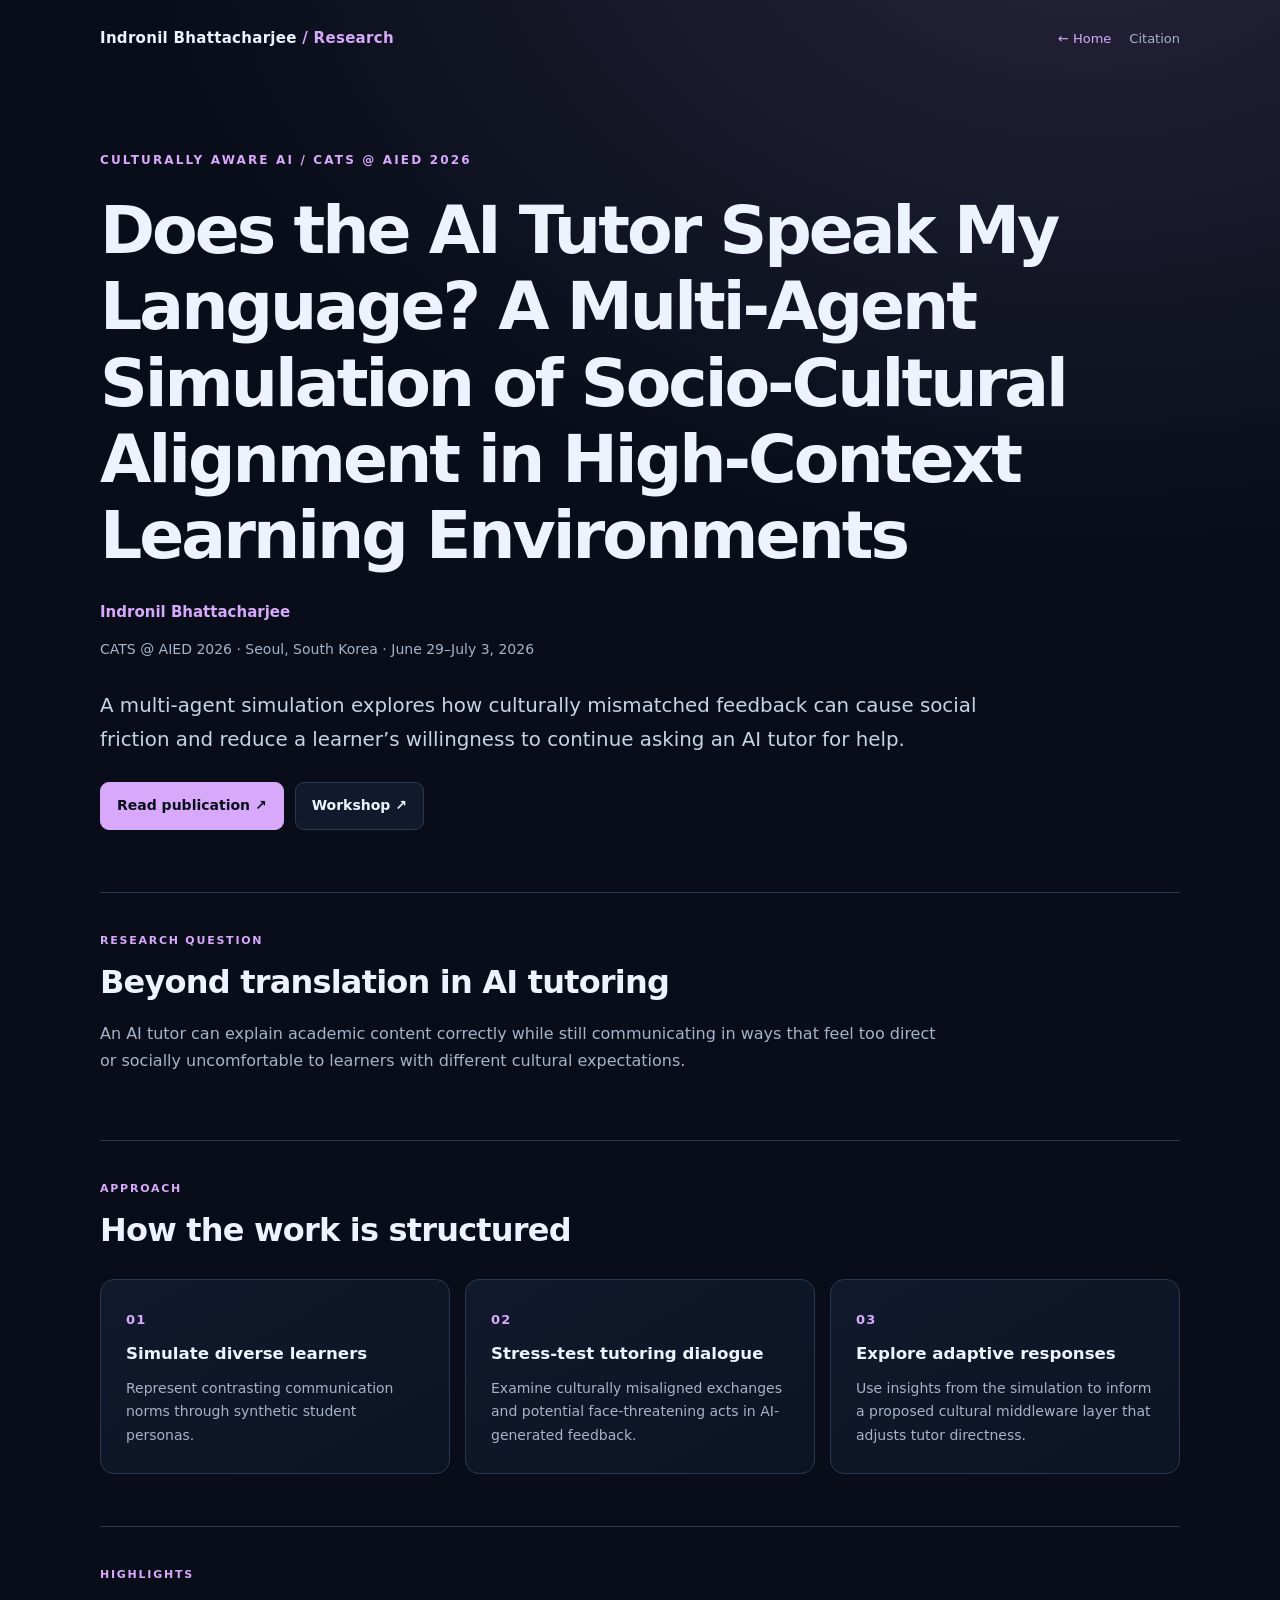
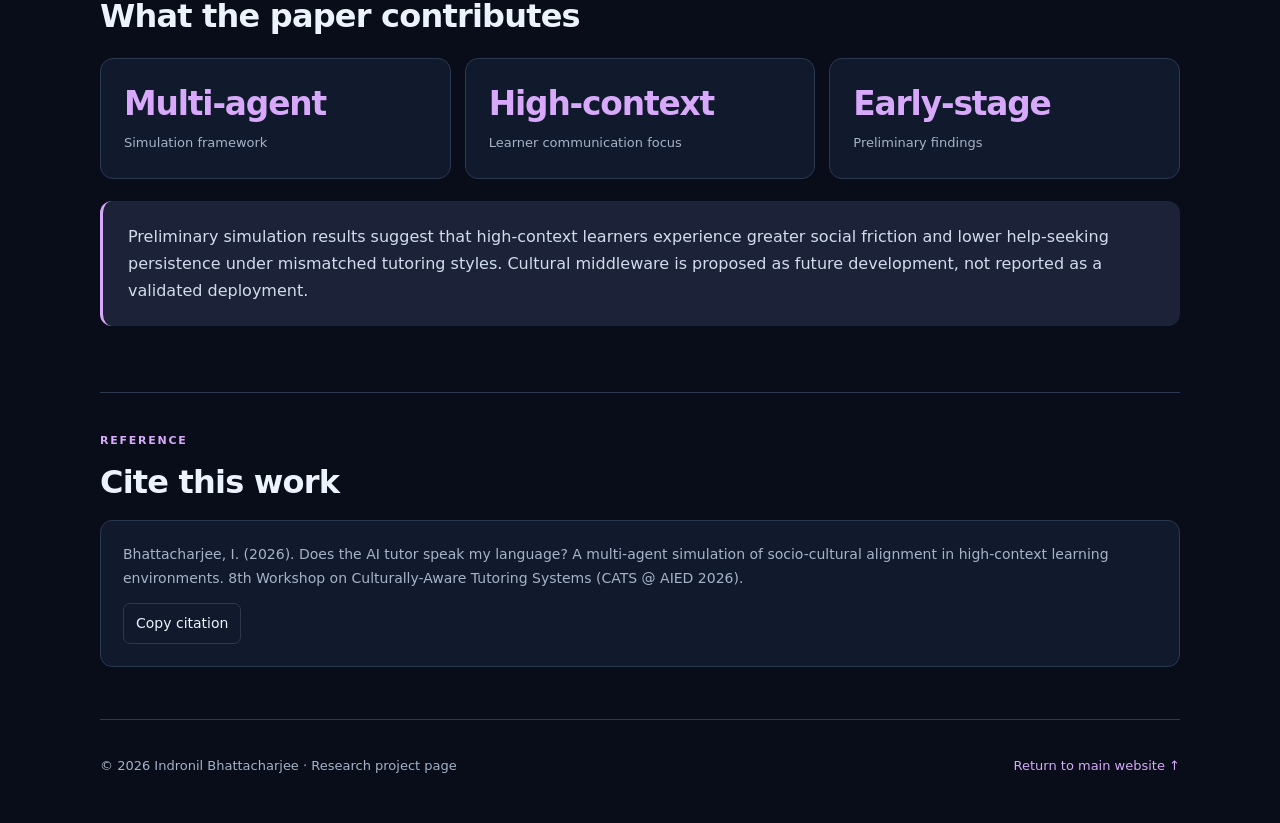
==== cultural-ai-tutor/index.html @ 35334f82 "pubs-added" ====
<!doctype html><html lang="en"><head><meta charset="utf-8"><meta name="viewport" content="width=device-width,initial-scale=1"><meta name="theme-color" content="#080d19"><meta name="description" content="A multi-agent simulation explores how culturally mismatched feedback can cause social friction and reduce a learner’s willingness to continue asking an AI tutor for help."><meta property="og:type" content="article"><meta property="og:title" content="Does the AI Tutor Speak My Language? A Multi-Agent Simulation of Socio-Cultural Alignment in High-Context Learning Environments"><meta property="og:description" content="A multi-agent simulation explores how culturally mismatched feedback can cause social friction and reduce a learner’s willingness to continue asking an AI tutor for help."><meta property="og:url" content="https://indronil-prince.github.io/cultural-ai-tutor/"><title>Does the AI Tutor Speak My Language? A Multi-Agent Simulation of Socio-Cultural Alignment in High-Context Learning Environments | Indronil Bhattacharjee</title><style>
:root{color-scheme:dark;--bg:#080d19;--panel:#101a2c;--panel2:#151f32;--text:#edf3fc;--muted:#a6b3c8;--line:#2a3950;--accent:#d8a9fb}*{box-sizing:border-box}html{scroll-behavior:smooth}body{margin:0;background:radial-gradient(ellipse 75% 28% at 85% -5%,color-mix(in srgb,var(--accent) 15%,transparent),transparent),var(--bg);color:var(--text);font:16px/1.7 system-ui,-apple-system,Segoe UI,Roboto,sans-serif}a{color:inherit;text-decoration:none}a:hover{color:var(--accent)}.wrap{width:min(1080px,calc(100% - 44px));margin:auto}.nav{display:flex;align-items:center;justify-content:space-between;gap:15px;padding:26px 0}.brand{font-size:15px;font-weight:750;letter-spacing:.02em}.navright{font-size:13px;color:var(--muted)}.navright a{margin-left:18px}.back{color:var(--accent)}.hero{padding:72px 0 62px}.eyebrow{font-size:12px;letter-spacing:.18em;font-weight:850;text-transform:uppercase;color:var(--accent)}h1{font-size:clamp(2.25rem,5.3vw,4.15rem);line-height:1.15;letter-spacing:-.045em;margin:22px 0 26px;max-width:1000px}h2{font-size:clamp(1.45rem,3vw,2rem);line-height:1.22;letter-spacing:-.025em;margin:0 0 18px}h3{font-size:1.04rem;margin:8px 0;color:var(--text)}p{margin:0 0 14px}.authors{max-width:940px;color:#d6e1ed;font-size:15px}.authors strong{color:var(--accent)}.meta{color:var(--muted);font-size:14px;margin:13px 0 27px}.summary{font-size:clamp(1.02rem,2vw,1.24rem);color:#c6d4e5;line-height:1.7;max-width:880px;margin-bottom:26px}.actions{display:flex;gap:11px;flex-wrap:wrap}.btn{border:1px solid var(--line);border-radius:9px;padding:11px 16px;font-size:14px;font-weight:700;display:inline-block;background:var(--panel)}.btn.primary{background:var(--accent);color:#08101b;border-color:var(--accent)}.btn:hover{filter:brightness(1.13);color:inherit}.btn.primary:hover{color:#08101b}.section{padding:39px 0 52px;border-top:1px solid var(--line)}.kicker{color:var(--accent);font-size:11px;font-weight:850;letter-spacing:.16em;text-transform:uppercase;margin-bottom:12px}.section-intro{max-width:850px;color:var(--muted)}.cards{display:grid;grid-template-columns:repeat(3,minmax(0,1fr));gap:15px;margin-top:29px}.card{border:1px solid var(--line);border-radius:14px;background:linear-gradient(150deg,var(--panel),#0c1423);padding:25px}.step{font-size:13px;color:var(--accent);font-weight:850;letter-spacing:.1em}.card p{color:var(--muted);font-size:14px;margin:0}.stats{display:grid;grid-template-columns:repeat(3,minmax(0,1fr));gap:14px;margin:22px 0}.stat{padding:23px;border-radius:13px;background:var(--panel);border:1px solid var(--line)}.stat strong{display:block;font-size:clamp(1.25rem,2.8vw,2.05rem);letter-spacing:-.035em;color:var(--accent);line-height:1.4}.stat span{color:var(--muted);font-size:13px}.note{background:color-mix(in srgb,var(--accent) 6%,var(--panel));padding:22px 25px;border-radius:12px;border-left:3px solid var(--accent);color:#d1ddec}.citation{background:var(--panel);padding:22px;border-radius:12px;border:1px solid var(--line);font-size:14px;color:var(--muted);overflow-wrap:anywhere}.citation button{background:transparent;border:1px solid var(--line);color:var(--text);font:inherit;padding:8px 12px;border-radius:7px;cursor:pointer;margin-top:12px}.footer{padding:35px 0 45px;border-top:1px solid var(--line);display:flex;justify-content:space-between;gap:10px;color:var(--muted);font-size:13px}.footer a{color:var(--accent)}.sr-only{position:absolute;width:1px;height:1px;overflow:hidden;clip:rect(0,0,0,0)}@media(max-width:720px){.nav{align-items:flex-start}.navright a{display:block;margin-left:0;text-align:right}.hero{padding:40px 0 44px}.cards,.stats{grid-template-columns:1fr}.footer{flex-direction:column}}@media(prefers-reduced-motion:reduce){html{scroll-behavior:auto}}
</style></head><body>
<div class="wrap"><header class="nav"><a class="brand" href="https://indronil-prince.github.io/">Indronil Bhattacharjee <span style="color:var(--accent)">/ Research</span></a><div class="navright"><a class="back" href="https://indronil-prince.github.io/">← Home</a><a href="#citation">Citation</a></div></header>
<main><section class="hero"><div class="eyebrow">CULTURALLY AWARE AI / CATS @ AIED 2026</div><h1>Does the AI Tutor Speak My Language? A Multi-Agent Simulation of Socio-Cultural Alignment in High-Context Learning Environments</h1><div class="authors"><strong>Indronil Bhattacharjee</strong></div><p class="meta">CATS @ AIED 2026 · Seoul, South Korea · June 29–July 3, 2026</p><p class="summary">A multi-agent simulation explores how culturally mismatched feedback can cause social friction and reduce a learner’s willingness to continue asking an AI tutor for help.</p><div class="actions"><a class="btn primary" href="https://www.researchgate.net/publication/413633113" target="_blank" rel="noopener noreferrer">Read publication ↗</a><a class="btn " href="https://www.researchgate.net/publication/413633113" target="_blank" rel="noopener noreferrer">Workshop ↗</a></div></section>
<section class="section" id="overview"><div class="kicker">Research question</div><h2>Beyond translation in AI tutoring</h2><p class="section-intro">An AI tutor can explain academic content correctly while still communicating in ways that feel too direct or socially uncomfortable to learners with different cultural expectations.</p></section>
<section class="section" id="approach"><div class="kicker">Approach</div><h2>How the work is structured</h2><div class="cards"><div class="card"><span class="step">01</span><h3>Simulate diverse learners</h3><p>Represent contrasting communication norms through synthetic student personas.</p></div><div class="card"><span class="step">02</span><h3>Stress-test tutoring dialogue</h3><p>Examine culturally misaligned exchanges and potential face-threatening acts in AI-generated feedback.</p></div><div class="card"><span class="step">03</span><h3>Explore adaptive responses</h3><p>Use insights from the simulation to inform a proposed cultural middleware layer that adjusts tutor directness.</p></div></div></section>
<section class="section" id="findings"><div class="kicker">Highlights</div><h2>What the paper contributes</h2><div class="stats"><div class="stat"><strong>Multi-agent</strong><span>Simulation framework</span></div><div class="stat"><strong>High-context</strong><span>Learner communication focus</span></div><div class="stat"><strong>Early-stage</strong><span>Preliminary findings</span></div></div><p class="note">Preliminary simulation results suggest that high-context learners experience greater social friction and lower help-seeking persistence under mismatched tutoring styles. Cultural middleware is proposed as future development, not reported as a validated deployment.</p></section>
<section class="section" id="citation"><div class="kicker">Reference</div><h2>Cite this work</h2><div class="citation"><div id="cite-text">Bhattacharjee, I. (2026). Does the AI tutor speak my language? A multi-agent simulation of socio-cultural alignment in high-context learning environments. 8th Workshop on Culturally-Aware Tutoring Systems (CATS @ AIED 2026).</div><button type="button" id="copy-citation">Copy citation</button><span id="copy-status" class="sr-only" role="status" aria-live="polite"></span></div></section></main>
<footer class="footer"><span>© 2026 Indronil Bhattacharjee · Research project page</span><a href="https://indronil-prince.github.io/">Return to main website ↑</a></footer></div><script>document.getElementById('copy-citation').addEventListener('click',async()=>{const b=document.getElementById('copy-citation');try{await navigator.clipboard.writeText(document.getElementById('cite-text').textContent);b.textContent='Copied!';document.getElementById('copy-status').textContent='Citation copied to clipboard';}catch(e){b.textContent='Select citation to copy';const selection=window.getSelection();const range=document.createRange();range.selectNodeContents(document.getElementById('cite-text'));selection.removeAllRanges();selection.addRange(range);}});</script></body></html>
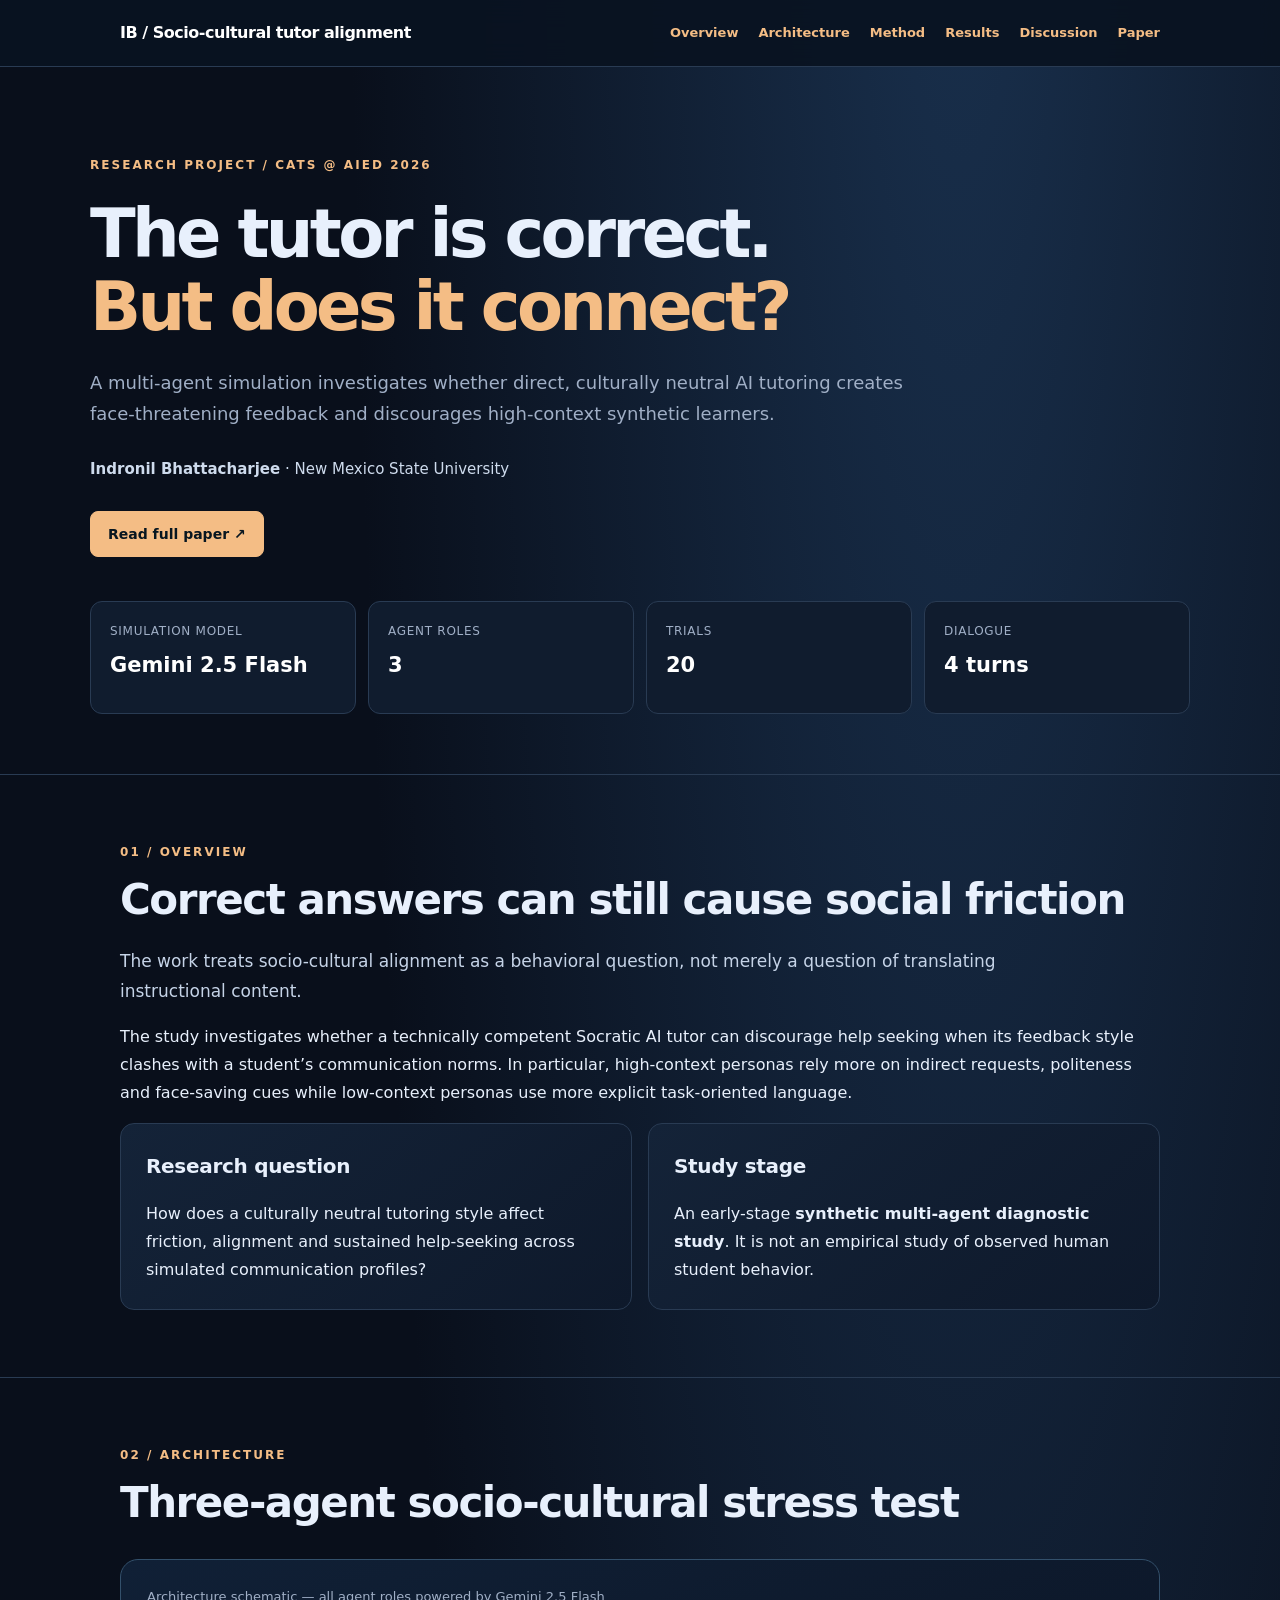
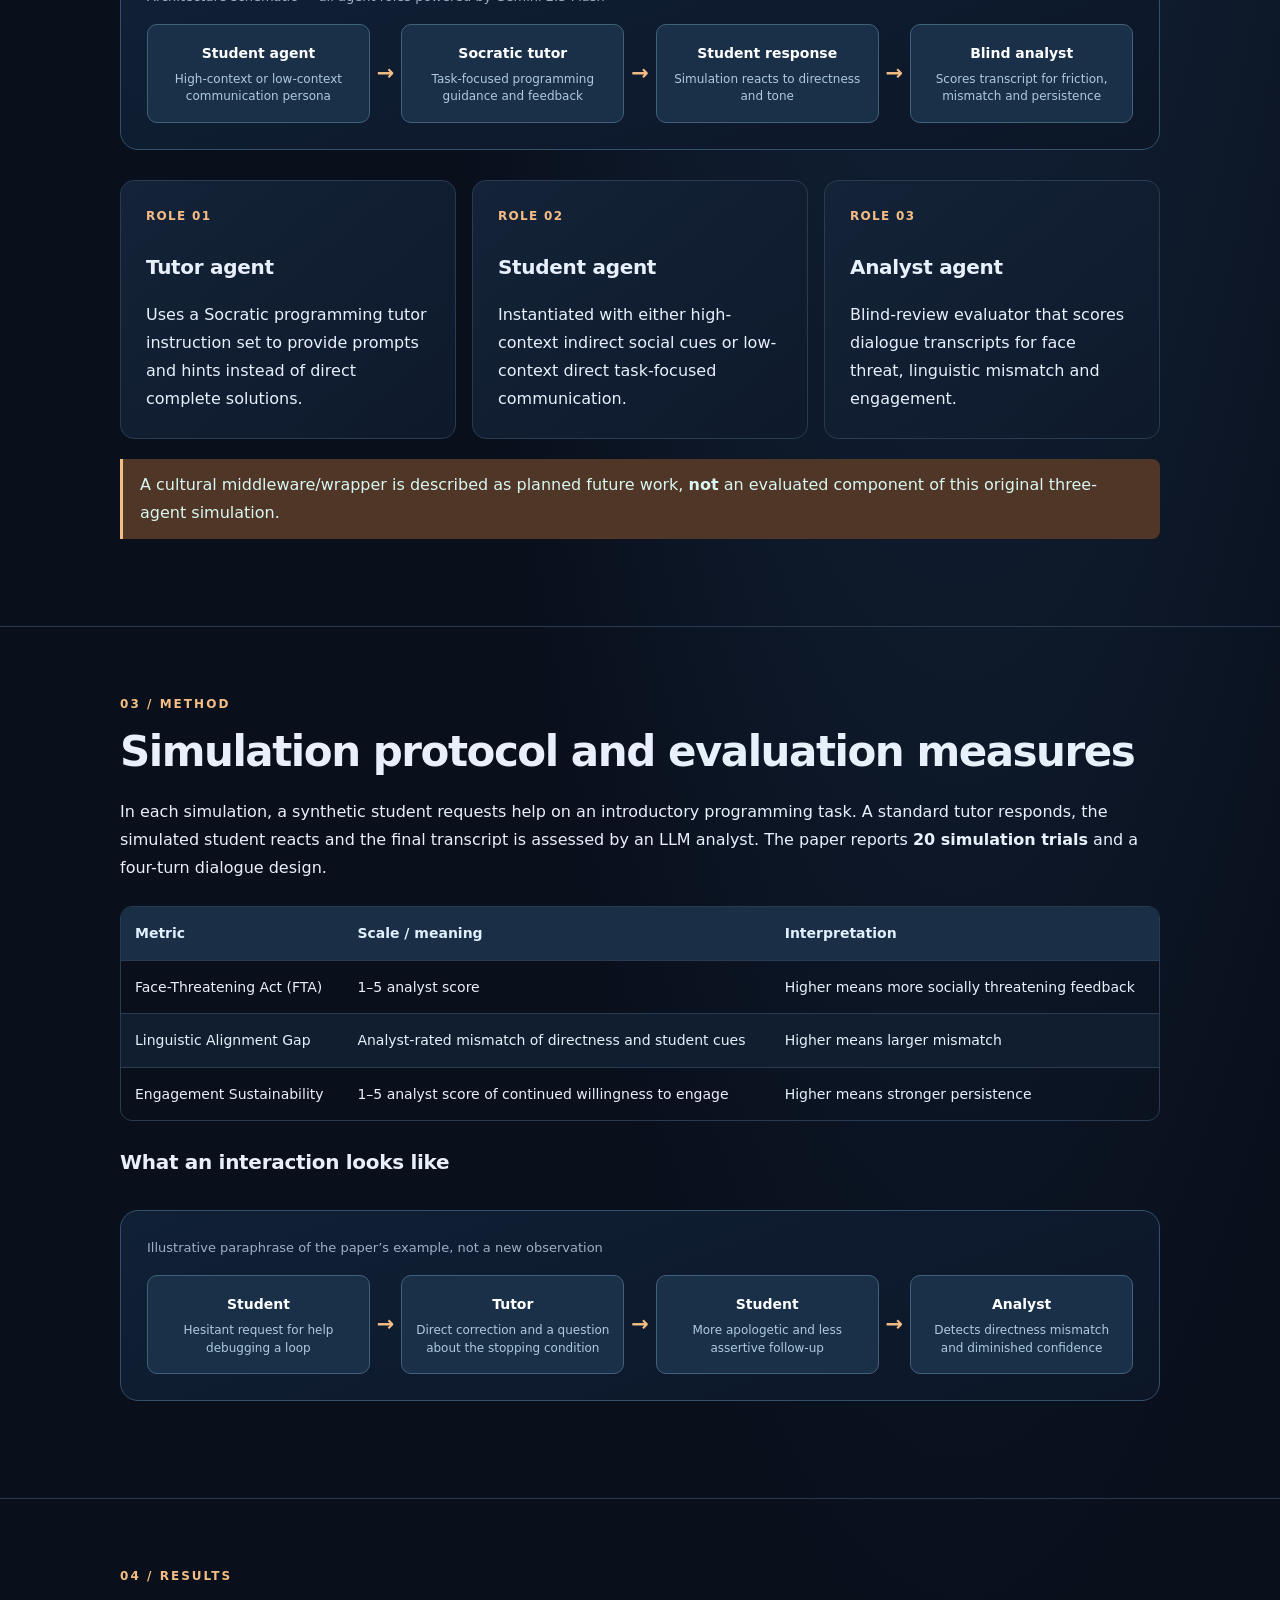
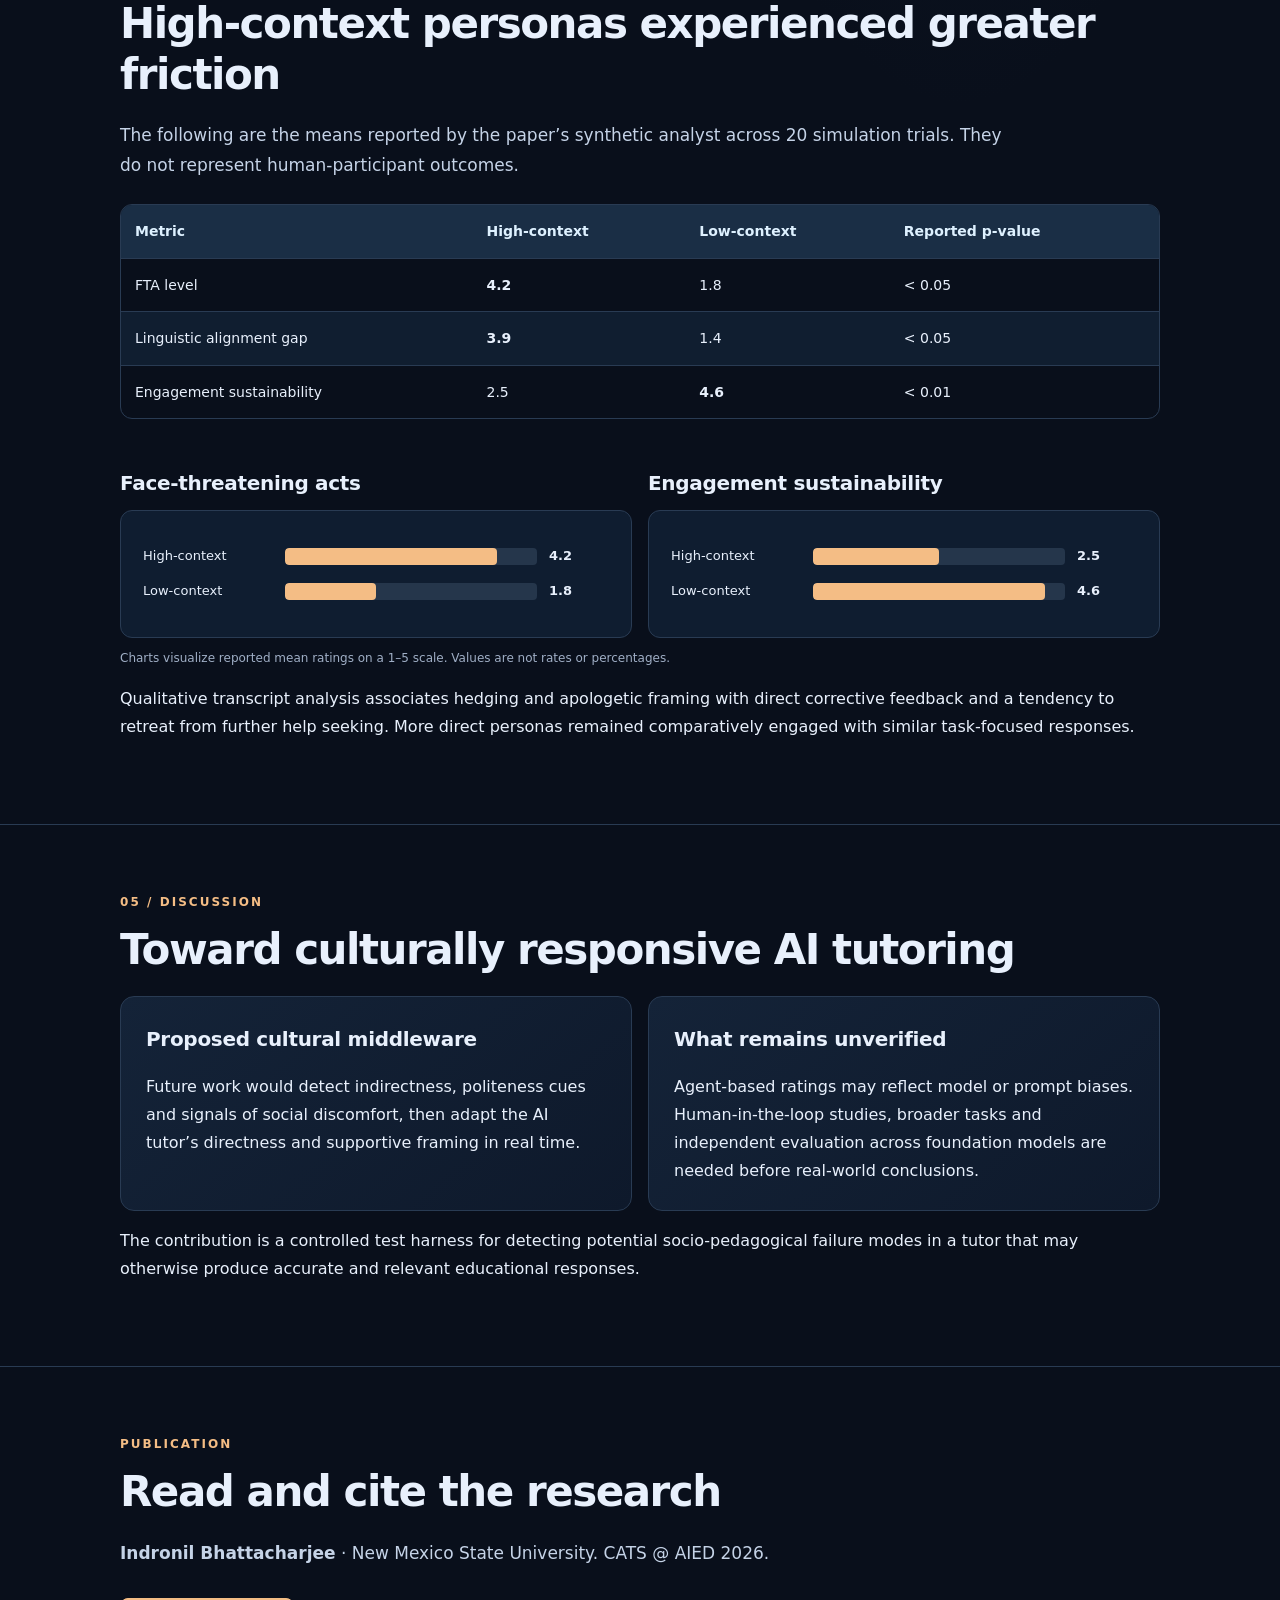
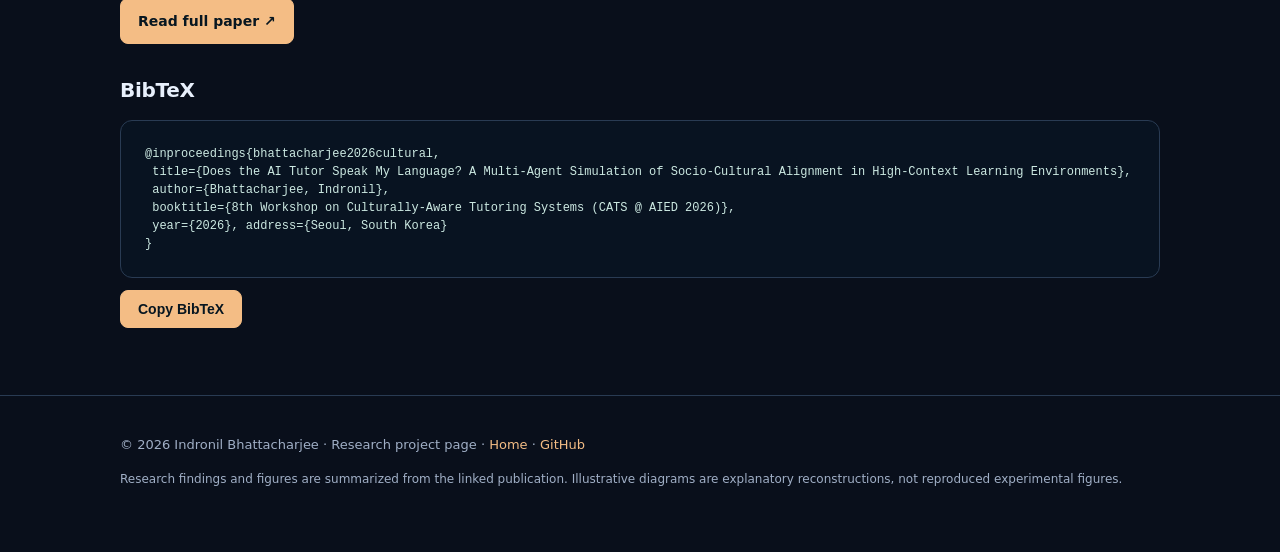
==== commit d41c0024: "pubs-added" ====
--- a/cultural-ai-tutor/index.html
+++ b/cultural-ai-tutor/index.html
@@ -1,10 +1,6 @@
-<!doctype html><html lang="en"><head><meta charset="utf-8"><meta name="viewport" content="width=device-width,initial-scale=1"><meta name="theme-color" content="#080d19"><meta name="description" content="A multi-agent simulation explores how culturally mismatched feedback can cause social friction and reduce a learner’s willingness to continue asking an AI tutor for help."><meta property="og:type" content="article"><meta property="og:title" content="Does the AI Tutor Speak My Language? A Multi-Agent Simulation of Socio-Cultural Alignment in High-Context Learning Environments"><meta property="og:description" content="A multi-agent simulation explores how culturally mismatched feedback can cause social friction and reduce a learner’s willingness to continue asking an AI tutor for help."><meta property="og:url" content="https://indronil-prince.github.io/cultural-ai-tutor/"><title>Does the AI Tutor Speak My Language? A Multi-Agent Simulation of Socio-Cultural Alignment in High-Context Learning Environments | Indronil Bhattacharjee</title><style>
-:root{color-scheme:dark;--bg:#080d19;--panel:#101a2c;--panel2:#151f32;--text:#edf3fc;--muted:#a6b3c8;--line:#2a3950;--accent:#d8a9fb}*{box-sizing:border-box}html{scroll-behavior:smooth}body{margin:0;background:radial-gradient(ellipse 75% 28% at 85% -5%,color-mix(in srgb,var(--accent) 15%,transparent),transparent),var(--bg);color:var(--text);font:16px/1.7 system-ui,-apple-system,Segoe UI,Roboto,sans-serif}a{color:inherit;text-decoration:none}a:hover{color:var(--accent)}.wrap{width:min(1080px,calc(100% - 44px));margin:auto}.nav{display:flex;align-items:center;justify-content:space-between;gap:15px;padding:26px 0}.brand{font-size:15px;font-weight:750;letter-spacing:.02em}.navright{font-size:13px;color:var(--muted)}.navright a{margin-left:18px}.back{color:var(--accent)}.hero{padding:72px 0 62px}.eyebrow{font-size:12px;letter-spacing:.18em;font-weight:850;text-transform:uppercase;color:var(--accent)}h1{font-size:clamp(2.25rem,5.3vw,4.15rem);line-height:1.15;letter-spacing:-.045em;margin:22px 0 26px;max-width:1000px}h2{font-size:clamp(1.45rem,3vw,2rem);line-height:1.22;letter-spacing:-.025em;margin:0 0 18px}h3{font-size:1.04rem;margin:8px 0;color:var(--text)}p{margin:0 0 14px}.authors{max-width:940px;color:#d6e1ed;font-size:15px}.authors strong{color:var(--accent)}.meta{color:var(--muted);font-size:14px;margin:13px 0 27px}.summary{font-size:clamp(1.02rem,2vw,1.24rem);color:#c6d4e5;line-height:1.7;max-width:880px;margin-bottom:26px}.actions{display:flex;gap:11px;flex-wrap:wrap}.btn{border:1px solid var(--line);border-radius:9px;padding:11px 16px;font-size:14px;font-weight:700;display:inline-block;background:var(--panel)}.btn.primary{background:var(--accent);color:#08101b;border-color:var(--accent)}.btn:hover{filter:brightness(1.13);color:inherit}.btn.primary:hover{color:#08101b}.section{padding:39px 0 52px;border-top:1px solid var(--line)}.kicker{color:var(--accent);font-size:11px;font-weight:850;letter-spacing:.16em;text-transform:uppercase;margin-bottom:12px}.section-intro{max-width:850px;color:var(--muted)}.cards{display:grid;grid-template-columns:repeat(3,minmax(0,1fr));gap:15px;margin-top:29px}.card{border:1px solid var(--line);border-radius:14px;background:linear-gradient(150deg,var(--panel),#0c1423);padding:25px}.step{font-size:13px;color:var(--accent);font-weight:850;letter-spacing:.1em}.card p{color:var(--muted);font-size:14px;margin:0}.stats{display:grid;grid-template-columns:repeat(3,minmax(0,1fr));gap:14px;margin:22px 0}.stat{padding:23px;border-radius:13px;background:var(--panel);border:1px solid var(--line)}.stat strong{display:block;font-size:clamp(1.25rem,2.8vw,2.05rem);letter-spacing:-.035em;color:var(--accent);line-height:1.4}.stat span{color:var(--muted);font-size:13px}.note{background:color-mix(in srgb,var(--accent) 6%,var(--panel));padding:22px 25px;border-radius:12px;border-left:3px solid var(--accent);color:#d1ddec}.citation{background:var(--panel);padding:22px;border-radius:12px;border:1px solid var(--line);font-size:14px;color:var(--muted);overflow-wrap:anywhere}.citation button{background:transparent;border:1px solid var(--line);color:var(--text);font:inherit;padding:8px 12px;border-radius:7px;cursor:pointer;margin-top:12px}.footer{padding:35px 0 45px;border-top:1px solid var(--line);display:flex;justify-content:space-between;gap:10px;color:var(--muted);font-size:13px}.footer a{color:var(--accent)}.sr-only{position:absolute;width:1px;height:1px;overflow:hidden;clip:rect(0,0,0,0)}@media(max-width:720px){.nav{align-items:flex-start}.navright a{display:block;margin-left:0;text-align:right}.hero{padding:40px 0 44px}.cards,.stats{grid-template-columns:1fr}.footer{flex-direction:column}}@media(prefers-reduced-motion:reduce){html{scroll-behavior:auto}}
-</style></head><body>
-<div class="wrap"><header class="nav"><a class="brand" href="https://indronil-prince.github.io/">Indronil Bhattacharjee <span style="color:var(--accent)">/ Research</span></a><div class="navright"><a class="back" href="https://indronil-prince.github.io/">← Home</a><a href="#citation">Citation</a></div></header>
-<main><section class="hero"><div class="eyebrow">CULTURALLY AWARE AI / CATS @ AIED 2026</div><h1>Does the AI Tutor Speak My Language? A Multi-Agent Simulation of Socio-Cultural Alignment in High-Context Learning Environments</h1><div class="authors"><strong>Indronil Bhattacharjee</strong></div><p class="meta">CATS @ AIED 2026 · Seoul, South Korea · June 29–July 3, 2026</p><p class="summary">A multi-agent simulation explores how culturally mismatched feedback can cause social friction and reduce a learner’s willingness to continue asking an AI tutor for help.</p><div class="actions"><a class="btn primary" href="https://www.researchgate.net/publication/413633113" target="_blank" rel="noopener noreferrer">Read publication ↗</a><a class="btn " href="https://www.researchgate.net/publication/413633113" target="_blank" rel="noopener noreferrer">Workshop ↗</a></div></section>
-<section class="section" id="overview"><div class="kicker">Research question</div><h2>Beyond translation in AI tutoring</h2><p class="section-intro">An AI tutor can explain academic content correctly while still communicating in ways that feel too direct or socially uncomfortable to learners with different cultural expectations.</p></section>
-<section class="section" id="approach"><div class="kicker">Approach</div><h2>How the work is structured</h2><div class="cards"><div class="card"><span class="step">01</span><h3>Simulate diverse learners</h3><p>Represent contrasting communication norms through synthetic student personas.</p></div><div class="card"><span class="step">02</span><h3>Stress-test tutoring dialogue</h3><p>Examine culturally misaligned exchanges and potential face-threatening acts in AI-generated feedback.</p></div><div class="card"><span class="step">03</span><h3>Explore adaptive responses</h3><p>Use insights from the simulation to inform a proposed cultural middleware layer that adjusts tutor directness.</p></div></div></section>
-<section class="section" id="findings"><div class="kicker">Highlights</div><h2>What the paper contributes</h2><div class="stats"><div class="stat"><strong>Multi-agent</strong><span>Simulation framework</span></div><div class="stat"><strong>High-context</strong><span>Learner communication focus</span></div><div class="stat"><strong>Early-stage</strong><span>Preliminary findings</span></div></div><p class="note">Preliminary simulation results suggest that high-context learners experience greater social friction and lower help-seeking persistence under mismatched tutoring styles. Cultural middleware is proposed as future development, not reported as a validated deployment.</p></section>
-<section class="section" id="citation"><div class="kicker">Reference</div><h2>Cite this work</h2><div class="citation"><div id="cite-text">Bhattacharjee, I. (2026). Does the AI tutor speak my language? A multi-agent simulation of socio-cultural alignment in high-context learning environments. 8th Workshop on Culturally-Aware Tutoring Systems (CATS @ AIED 2026).</div><button type="button" id="copy-citation">Copy citation</button><span id="copy-status" class="sr-only" role="status" aria-live="polite"></span></div></section></main>
-<footer class="footer"><span>© 2026 Indronil Bhattacharjee · Research project page</span><a href="https://indronil-prince.github.io/">Return to main website ↑</a></footer></div><script>document.getElementById('copy-citation').addEventListener('click',async()=>{const b=document.getElementById('copy-citation');try{await navigator.clipboard.writeText(document.getElementById('cite-text').textContent);b.textContent='Copied!';document.getElementById('copy-status').textContent='Citation copied to clipboard';}catch(e){b.textContent='Select citation to copy';const selection=window.getSelection();const range=document.createRange();range.selectNodeContents(document.getElementById('cite-text'));selection.removeAllRanges();selection.addRange(range);}});</script></body></html>+<!doctype html><html lang="en"><head><meta charset="utf-8"><meta name="viewport" content="width=device-width,initial-scale=1"><title>Socio-cultural tutor alignment | CATS @ AIED 2026</title><meta name="description" content="A multi-agent simulation investigates whether direct, culturally neutral AI tutoring creates face-threatening feedback and discourages high-context synthetic learners."><link rel="stylesheet" href="../assets/style.css"><style>:root{--accent:#f4bd85;--accent-soft:#503626}</style></head><body><a href="#overview" class="skip">Skip to content</a><header><div class="wrap nav"><a class="brand" href="https://indronil-prince.github.io/">IB / Socio-cultural tutor alignment</a><nav class="navlinks"><a href="#overview">Overview</a><a href="#architecture">Architecture</a><a href="#method">Method</a><a href="#results">Results</a><a href="#discussion">Discussion</a><a href="#publication">Paper</a></nav></div></header><main><div class="wrap hero"><div class="eyebrow">RESEARCH PROJECT / CATS @ AIED 2026</div><h1>The tutor is correct.<br><em>But does it connect?</em></h1><p class="subtitle">A multi-agent simulation investigates whether direct, culturally neutral AI tutoring creates face-threatening feedback and discourages high-context synthetic learners.</p><p class="authors"><strong>Indronil Bhattacharjee</strong> · New Mexico State University</p><div class="buttons"><a class="btn " href="https://www.researchgate.net/publication/413633113" target="_blank" rel="noopener">Read full paper ↗</a></div><div class="facts"><div class="fact"><span>Simulation model</span><b>Gemini 2.5 Flash</b></div><div class="fact"><span>Agent roles</span><b>3</b></div><div class="fact"><span>Trials</span><b>20</b></div><div class="fact"><span>Dialogue</span><b>4 turns</b></div></div></div><section class="section" id="overview"><div class="wrap"><div class="eyebrow">01 / OVERVIEW</div><h2>Correct answers can still cause social friction</h2><p class=lead>The work treats socio-cultural alignment as a behavioral question, not merely a question of translating instructional content.</p><p>The study investigates whether a technically competent Socratic AI tutor can discourage help seeking when its feedback style clashes with a student’s communication norms. In particular, high-context personas rely more on indirect requests, politeness and face-saving cues while low-context personas use more explicit task-oriented language.</p><div class="grid"><div class="panel"><h3>Research question</h3><p>How does a culturally neutral tutoring style affect friction, alignment and sustained help-seeking across simulated communication profiles?</p></div><div class="panel"><h3>Study stage</h3><p>An early-stage <strong>synthetic multi-agent diagnostic study</strong>. It is not an empirical study of observed human student behavior.</p></div></div></div></section><section class="section" id="architecture"><div class="wrap"><div class="eyebrow">02 / ARCHITECTURE</div><h2>Three-agent socio-cultural stress test</h2><div class="diagram"><div class="diagram-title">Architecture schematic — all agent roles powered by Gemini 2.5 Flash</div><div class="pipeline"><div class="node"><strong>Student agent</strong><small>High-context or low-context communication persona</small></div><div class="arrow">→</div><div class="node"><strong>Socratic tutor</strong><small>Task-focused programming guidance and feedback</small></div><div class="arrow">→</div><div class="node"><strong>Student response</strong><small>Simulation reacts to directness and tone</small></div><div class="arrow">→</div><div class="node"><strong>Blind analyst</strong><small>Scores transcript for friction, mismatch and persistence</small></div></div></div><div class="grid three"><div class="panel"><div class=kicker>ROLE 01</div><h3>Tutor agent</h3><p>Uses a Socratic programming tutor instruction set to provide prompts and hints instead of direct complete solutions.</p></div><div class="panel"><div class=kicker>ROLE 02</div><h3>Student agent</h3><p>Instantiated with either high-context indirect social cues or low-context direct task-focused communication.</p></div><div class="panel"><div class=kicker>ROLE 03</div><h3>Analyst agent</h3><p>Blind-review evaluator that scores dialogue transcripts for face threat, linguistic mismatch and engagement.</p></div></div><div class="note">A cultural middleware/wrapper is described as planned future work, <strong>not</strong> an evaluated component of this original three-agent simulation.</div></div></section><section class="section" id="method"><div class="wrap"><div class="eyebrow">03 / METHOD</div><h2>Simulation protocol and evaluation measures</h2><p>In each simulation, a synthetic student requests help on an introductory programming task. A standard tutor responds, the simulated student reacts and the final transcript is assessed by an LLM analyst. The paper reports <strong>20 simulation trials</strong> and a four-turn dialogue design.</p><div class=tablewrap><table><thead><tr><th>Metric</th><th>Scale / meaning</th><th>Interpretation</th></tr></thead><tbody><tr><td>Face-Threatening Act (FTA)</td><td>1–5 analyst score</td><td>Higher means more socially threatening feedback</td></tr><tr><td>Linguistic Alignment Gap</td><td>Analyst-rated mismatch of directness and student cues</td><td>Higher means larger mismatch</td></tr><tr><td>Engagement Sustainability</td><td>1–5 analyst score of continued willingness to engage</td><td>Higher means stronger persistence</td></tr></tbody></table></div><h3>What an interaction looks like</h3><div class="diagram"><div class="diagram-title">Illustrative paraphrase of the paper’s example, not a new observation</div><div class="pipeline"><div class="node"><strong>Student</strong><small>Hesitant request for help debugging a loop</small></div><div class="arrow">→</div><div class="node"><strong>Tutor</strong><small>Direct correction and a question about the stopping condition</small></div><div class="arrow">→</div><div class="node"><strong>Student</strong><small>More apologetic and less assertive follow-up</small></div><div class="arrow">→</div><div class="node"><strong>Analyst</strong><small>Detects directness mismatch and diminished confidence</small></div></div></div></div></section><section class="section" id="results"><div class="wrap"><div class="eyebrow">04 / RESULTS</div><h2>High-context personas experienced greater friction</h2><p class="lead">The following are the means reported by the paper’s synthetic analyst across 20 simulation trials. They do not represent human-participant outcomes.</p><div class=tablewrap><table><thead><tr><th>Metric</th><th>High-context</th><th>Low-context</th><th>Reported p-value</th></tr></thead><tbody><tr><td>FTA level</td><td><strong>4.2</strong></td><td>1.8</td><td>&lt; 0.05</td></tr><tr><td>Linguistic alignment gap</td><td><strong>3.9</strong></td><td>1.4</td><td>&lt; 0.05</td></tr><tr><td>Engagement sustainability</td><td>2.5</td><td><strong>4.6</strong></td><td>&lt; 0.01</td></tr></tbody></table></div><div class="grid"><div><h3>Face-threatening acts</h3><div class=chart><div class=barrow><span>High-context</span><div class=track><div class=fill style="width:84.0%"></div></div><strong>4.2</strong></div><div class=barrow><span>Low-context</span><div class=track><div class=fill style="width:36.0%"></div></div><strong>1.8</strong></div></div></div><div><h3>Engagement sustainability</h3><div class=chart><div class=barrow><span>High-context</span><div class=track><div class=fill style="width:50.0%"></div></div><strong>2.5</strong></div><div class=barrow><span>Low-context</span><div class=track><div class=fill style="width:92.0%"></div></div><strong>4.6</strong></div></div></div></div><p class="figurecap">Charts visualize reported mean ratings on a 1–5 scale. Values are not rates or percentages.</p><p>Qualitative transcript analysis associates hedging and apologetic framing with direct corrective feedback and a tendency to retreat from further help seeking. More direct personas remained comparatively engaged with similar task-focused responses.</p></div></section><section class="section" id="discussion"><div class="wrap"><div class="eyebrow">05 / DISCUSSION</div><h2>Toward culturally responsive AI tutoring</h2><div class="grid"><div class="panel"><h3>Proposed cultural middleware</h3><p>Future work would detect indirectness, politeness cues and signals of social discomfort, then adapt the AI tutor’s directness and supportive framing in real time.</p></div><div class="panel"><h3>What remains unverified</h3><p>Agent-based ratings may reflect model or prompt biases. Human-in-the-loop studies, broader tasks and independent evaluation across foundation models are needed before real-world conclusions.</p></div></div><p>The contribution is a controlled test harness for detecting potential socio-pedagogical failure modes in a tutor that may otherwise produce accurate and relevant educational responses.</p></div></section><section class="section" id="publication"><div class="wrap"><div class="eyebrow">PUBLICATION</div><h2>Read and cite the research</h2><p class="lead"><strong>Indronil Bhattacharjee</strong> · New Mexico State University. CATS @ AIED 2026.</p><div class="buttons"><a class="btn " href="https://www.researchgate.net/publication/413633113" target="_blank" rel="noopener">Read full paper ↗</a></div><h3>BibTeX</h3><pre id="bib">@inproceedings{bhattacharjee2026cultural,
+ title={Does the AI Tutor Speak My Language? A Multi-Agent Simulation of Socio-Cultural Alignment in High-Context Learning Environments},
+ author={Bhattacharjee, Indronil},
+ booktitle={8th Workshop on Culturally-Aware Tutoring Systems (CATS @ AIED 2026)},
+ year={2026}, address={Seoul, South Korea}
+}</pre><button class="btn" id="copy" type="button">Copy BibTeX</button></div></section></main><footer><div class="wrap">© 2026 Indronil Bhattacharjee · Research project page · <a href="https://indronil-prince.github.io/">Home</a> · <a href="https://github.com/indronil-prince">GitHub</a><p class="tiny">Research findings and figures are summarized from the linked publication. Illustrative diagrams are explanatory reconstructions, not reproduced experimental figures.</p></div></footer><script>document.getElementById('copy').onclick=async()=>{const t=document.getElementById('bib').innerText;try{await navigator.clipboard.writeText(t);document.getElementById('copy').textContent='Copied ✓'}catch(e){const r=document.createRange();r.selectNodeContents(document.getElementById('bib'));getSelection().removeAllRanges();getSelection().addRange(r)}};</script></body></html>
--- a/assets/style.css
+++ b/assets/style.css
@@ -0,0 +1,2 @@
+
+:root{color-scheme:dark;--bg:#090f1b;--panel:#101c2e;--panel2:#132238;--text:#e8f0fc;--muted:#a0afc6;--line:#293b53;--accent:#7bdcc4;--accent-soft:#1a4e4a}*{box-sizing:border-box}html{scroll-behavior:smooth}body{background:radial-gradient(ellipse at 75% -5%,#19304d 0,transparent 45%),var(--bg);color:var(--text);font-family:Inter,ui-sans-serif,system-ui,-apple-system,Segoe UI,sans-serif;line-height:1.75;margin:0}a{color:var(--accent);text-decoration:none}a:hover{text-decoration:underline}.wrap{max-width:1100px;margin:auto;padding:0 30px}.skip{position:absolute;left:-999px}.skip:focus{left:12px;top:12px;z-index:10;background:white;color:black;padding:12px}header{position:sticky;top:0;background:#091321ec;backdrop-filter:blur(14px);border-bottom:1px solid var(--line);z-index:9}.nav{display:flex;justify-content:space-between;align-items:center;gap:16px;min-height:66px}.brand{font-weight:800;color:white;letter-spacing:-.03em}.navlinks{display:flex;gap:20px;flex-wrap:wrap;font-size:13px;font-weight:650}.hero{padding:88px 0 60px}.eyebrow{font-size:12px;color:var(--accent);letter-spacing:.17em;text-transform:uppercase;font-weight:800}.hero h1{font-size:clamp(36px,5.9vw,67px);line-height:1.095;letter-spacing:-.055em;max-width:1000px;margin:22px 0}.hero h1 em{font-style:normal;color:var(--accent)}.subtitle{font-size:18px;color:var(--muted);max-width:820px}.authors{font-size:15px;color:#cedbed;margin-top:26px}.buttons{display:flex;gap:11px;flex-wrap:wrap;margin:29px 0}.btn{border:1px solid var(--accent);background:var(--accent);padding:10px 17px;border-radius:8px;color:#071620;font-weight:800;font-size:14px}.btn.alt{background:transparent;color:var(--accent)}.btn:hover{text-decoration:none;filter:brightness(1.1)}.facts{display:grid;grid-template-columns:repeat(4,1fr);gap:12px;margin-top:44px}.fact{border:1px solid var(--line);background:var(--panel);padding:19px;border-radius:12px;min-height:113px}.fact b{display:block;font-size:21px;color:white;line-height:1.3}.fact span{display:block;color:var(--muted);font-size:12px;text-transform:uppercase;letter-spacing:.06em;margin-bottom:10px}.section{padding:67px 0;border-top:1px solid var(--line)}.section h2{font-size:clamp(27px,3.5vw,42px);line-height:1.2;letter-spacing:-.035em;margin:12px 0 21px}.section h3{font-size:20px;letter-spacing:-.015em;margin:23px 0 9px}.lead{color:#c5d3e7;font-size:17px;max-width:900px}.muted{color:var(--muted)}.grid{display:grid;grid-template-columns:repeat(2,minmax(0,1fr));gap:16px}.grid.three{grid-template-columns:repeat(3,minmax(0,1fr))}.panel{padding:25px;border:1px solid var(--line);border-radius:14px;background:linear-gradient(140deg,#142338,#0e192b)}.panel h3:first-child{margin-top:0}.panel p:last-child{margin-bottom:0}.kicker{font-weight:900;color:var(--accent);letter-spacing:.11em;font-size:12px}.diagram{background:linear-gradient(160deg,#102036,#0c1627);border:1px solid #33506b;border-radius:18px;padding:26px;margin:30px 0}.diagram-title{color:var(--muted);font-size:13px;margin-bottom:15px}.pipeline{display:flex;align-items:stretch;gap:7px;flex-wrap:wrap}.node{min-width:145px;flex:1;background:#1a3048;border:1px solid #41617a;border-radius:10px;padding:16px 12px;text-align:center}.node strong{display:block;font-size:14px;color:white}.node small{display:block;color:#adcae1;line-height:1.45;font-size:12px;margin-top:6px}.arrow{align-self:center;color:var(--accent);font-size:21px;font-weight:900}.equation{background:#0c1728;border:1px solid var(--line);border-radius:10px;padding:18px;overflow:auto;text-align:center;color:#e9f2ff;font-family:Georgia,serif;font-size:19px;margin:15px 0}.tablewrap{overflow-x:auto;border:1px solid var(--line);border-radius:12px;margin:24px 0}table{width:100%;border-collapse:collapse;font-size:14px;min-width:560px}th,td{padding:14px;text-align:left;border-bottom:1px solid var(--line)}th{background:#1a2e45;color:#def1ff}tr:last-child td{border-bottom:none}tbody tr:nth-child(even){background:#101e30}.good{color:#7ee3b4;font-weight:750}.note{border-left:3px solid var(--accent);padding:12px 17px;background:var(--accent-soft);border-radius:0 8px 8px 0;color:#d9f7f2;margin:20px 0}.chart{padding:22px;border:1px solid var(--line);border-radius:12px;background:#0f1d30}.barrow{display:grid;grid-template-columns:130px 1fr 60px;gap:12px;align-items:center;margin:12px 0;font-size:13px}.track{height:17px;background:#25364b;border-radius:4px;overflow:hidden}.fill{height:100%;background:var(--accent);border-radius:4px}.tiny{font-size:12px;color:var(--muted)}pre{white-space:pre-wrap;word-break:break-word;background:#081321;padding:24px;border:1px solid var(--line);border-radius:12px;color:#cce9e2;line-height:1.5;font-size:12px}footer{border-top:1px solid var(--line);padding:38px 0 50px;color:var(--muted);font-size:13px}.subhead{color:var(--accent);font-size:13px;font-weight:800;margin:15px 0}.figurecap{color:var(--muted);font-size:12px;margin-top:10px}.pill{display:inline-block;background:var(--accent-soft);color:var(--accent);border:1px solid #326d62;padding:3px 11px;font-size:12px;border-radius:99px;margin:4px 3px 4px 0}@media(max-width:800px){.facts,.grid.three{grid-template-columns:repeat(2,minmax(0,1fr))}.navlinks{gap:10px}.pipeline{display:grid;grid-template-columns:1fr}.arrow{text-align:center;transform:rotate(90deg)}.hero{padding-top:55px}}@media(max-width:570px){.facts,.grid,.grid.three{grid-template-columns:1fr}.wrap{padding:0 19px}.nav{align-items:flex-start;flex-direction:column;padding:13px 0}.section{padding:48px 0}.hero h1{font-size:38px}.barrow{grid-template-columns:105px 1fr 42px}}
